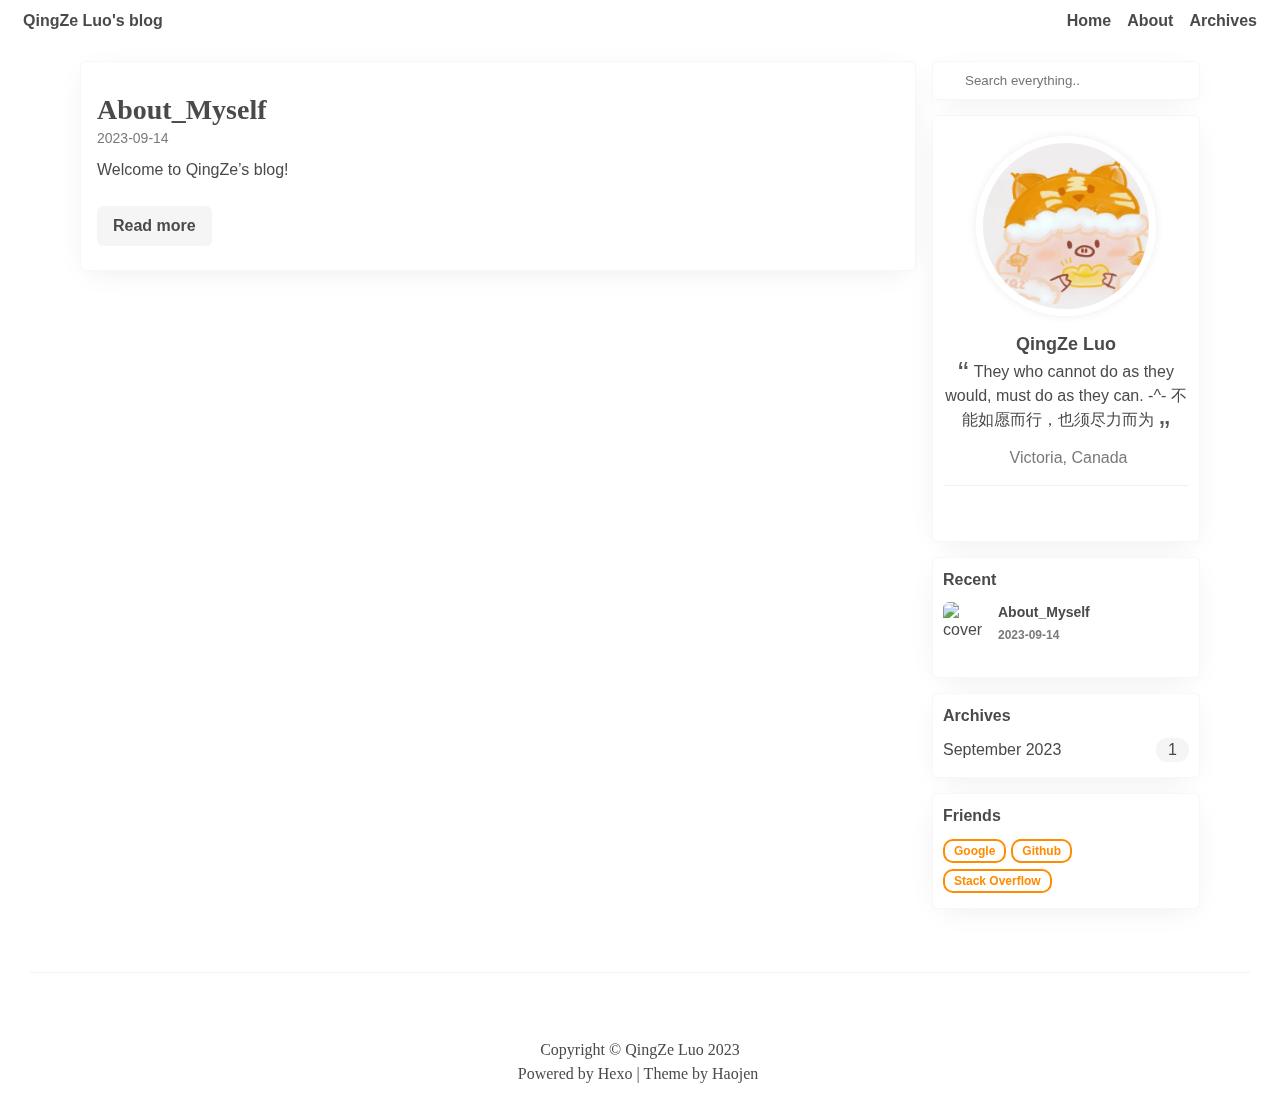
==== index.html @ ca7ff8c1 "Site updated: 2023-09-14 17:36:46" ====
<!DOCTYPE html><html class="appearance-auto" lang="en"><head><meta charset="UTF-8"><title>QingZe Luo's blog</title><meta name="description" content="They who cannot do as they would, must do as they can. -^- 不能如愿而行，也须尽力而为"><meta name="viewport" content="width=device-width, minimum-scale=1.0, maximum-scale=1.0, user-scalable=no, initial-scale=1"><!-- Google Analytics --><!-- End Google Analytics -->
<!-- Baidu Analytics --><!-- End Baidu Analytics --><link rel="icon" href="/images/favicon.ico"><link rel="stylesheet" href="/style/common/bulma.css"><link rel="stylesheet" href="/style/base.css"><link rel="stylesheet" href="/style/common/helper.css"><script src="/js/common.js"></script><link rel="stylesheet" href="/style/widget-post-list.css"><meta name="generator" content="Hexo 6.3.0"></head><body class="is-flex is-flex-direction-column"><header class="header-widget is-flex-shrink-0 is-hidden-mobile"><div class="container is-fullhd is-flex is-justify-content-space-between is-align-items-center is-full-height"><section class="is-hidden-mobile is-flex-shrink-0"><h2><a href="/">QingZe Luo's blog</a></h2></section><h3 class="is-hidden-mobile is-family-serif is-full-height is-flex is-align-items-center is-flex-shrink-0"></h3><aside class="is-flex-shrink-0"><h3 class="is-inline-block"><a href="/">Home</a></h3><h3 class="is-inline-block"><a href="/about">About</a></h3><h3 class="is-inline-block"><a href="/archives">Archives</a></h3></aside></div></header><header class="is-flex header-widget is-flex-shrink-0 is-align-items-center is-justify-content-center is-hidden-tablet"><h3 class="is-inline-block"><a href="/">Home</a></h3><h3 class="is-inline-block"><a href="/about">About</a></h3><h3 class="is-inline-block"><a href="/archives">Archives</a></h3></header><main><article class="post-container is-flex is-justify-content-center section container is-max-widescreen pt-4 px-2"><div class="columns is-variable is-1-tablet is-3-desktop-only is-2-widescreen is-full-width"><section class="column"><article class="post-item-card"><section class="content post-card-content p-4 pb-5"><h2 class="mt-4 mb-0 is-family-serif"><a href="/2023/09/14/About-Myself/">About_Myself</a></h2><time class="has-text-grey" datetime="2023-09-15T00:22:14.000Z">2023-09-14</time><p class="is-flex-grow-2 mt-2">Welcome to QingZe’s blog!
</p><a class="button is-default mt-2 has-text-weight-semibold" href="/2023/09/14/About-Myself/">Read more</a></section></article></section><aside class="column is-hidden-mobile is-4-tablet is-3-widescreen"><style>.search-widget .search-input {
    border: none;
    outline: none;
    background: transparent;
    color: var(--second-text-color);
}
.search-widget .search-content {
    position: absolute;
    left: 0;
    top: calc(100% - 3px);
    z-index: 2;

    width: 100%;
    height: 0;
    max-height: 550px;

    overflow: auto;
    box-sizing: border-box;

    background: var(--top-bar-bg-color);
    backdrop-filter: blur(var(--backdropFilter));
    -webkit-backdrop-filter: blur(var(--backdropFilter));

    border-bottom-left-radius: var(--borderRadius);
    border-bottom-right-radius: var(--borderRadius);
    box-shadow: 0 12px 15px rgba(0, 0, 0, 0.08);
}

.search-widget .search-content a:hover h5 {
    color: #3273dc!important;
}
</style><main class="aside-card-container search-widget is-relative"><label for="searchInput"><div class="is-flex px-4" id="searchButton"><i class="iconfont icon--search1 mr-1"></i><input class="search-input is-flex-grow-1" id="searchInput" placeholder="Search everything.."></div></label><section class="search-content content" id="searchContent"></section></main><script>var searchDatabase = []
var searchInputEl = document.getElementById('searchInput')
var searchButtonEl = document.getElementById('searchButton')
var searchResultEl = document.getElementById('searchContent')

searchInputEl.oninput = function (evt) {
    var searchValue = evt.srcElement.value
    var haveSearchValue = Boolean(searchValue.trim())
    if (!haveSearchValue) {
        searchResultEl.style.height = 0
        searchResultEl.innerHTML = null
        return
    }

    var searchResults = searching(searchValue)

    if (searchResults.length > 0) {
        renderSearchResults(searchResults)
    }
}

function renderSearchResults(results) {
    searchResultEl.innerHTML = null
    var fragment = document.createDocumentFragment()

    results.forEach(function (item) {
        var link = document.createElement('a')
        var title = document.createElement('h5')
        var content = document.createElement('p')

        title.className = 'mb-1'
        title.innerText = item.title
        content.innerText = item.content

        link.href = item.link
        link.appendChild(title)
        link.appendChild(content)
        link.className = 'p-4 is-block'

        fragment.appendChild(link)
    })

    searchResultEl.appendChild(fragment)
    searchResultEl.style.height = 'auto'
}

function searching(inputText) {
    var inputTexts = inputText.split(' ')
    var searchResults = []
    inputTexts.forEach(function (searchKey) {
        var haveSearchValue = Boolean(searchKey.trim())
        if (!haveSearchValue) return

        var key = searchKey.toLowerCase()

        for (var entry of searchDatabase) {
            var title = entry.getElementsByTagName('title')[0].textContent
            var link = entry.getElementsByTagName('link')[0].getAttribute('href')
            var contentWithTags = entry.getElementsByTagName('content')[0].textContent
            var rawContent = contentWithTags.trim().replace(/<[^>]+>/g, '').toLowerCase()

            var LENGTH = 80
            var finalContent = ''
            var contentLength = rawContent.length
            var searchResultIdx = rawContent.indexOf(key)

            var startIdx = searchResultIdx - 20,
                endIdx = startIdx + LENGTH

            if (startIdx < 0) {
                startIdx = 0
                endIdx = 100
            }

            endIdx > contentLength && (endIdx = contentLength)

            finalContent = rawContent.substring(startIdx, endIdx)

            if (title.indexOf(key) > -1 || searchResultIdx > -1) {
                searchResults.push({
                    link: link,
                    title: title,
                    content: finalContent
                })
            }
        }
    })
    return searchResults
}

searchButtonEl.onclick = function () {
    if (searchDatabase.length > 0) return;

    fetch(window.location.href + '/search.xml').then(res => res.text()).then(res => {
        var domparser = new DOMParser
        var doc = domparser.parseFromString(res, 'application/xml')
        searchDatabase = doc.getElementsByTagName('search')[0].children
    })
}</script><main class="aside-card-container profile-widget"><!-- todo: 使用取色工具动态阴影--><section class="is-flex is-flex-direction-column is-justify-content-center is-align-items-center"><section class="is-flex is-justify-content-center avatar is-clipped skeleton"><!-- debug images "https://api.ixiaowai.cn/gqapi/gqapi.php"--><img class="js-img-fadeIn" src="/images/Profile.ico" alt="user avatar"></section><h3 class="user-name">QingZe Luo</h3><blockquote class="has-text-centered is-relative"><span style="margin-bottom: 5px;">They who cannot do as they would, must do as they can. -^- 不能如愿而行，也须尽力而为</span></blockquote><address class="has-text-centered has-text-grey"><i class="iconfont icon-location" style="margin-right: 5px;"></i><span class="has-text-grey">Victoria, Canada</span></address></section><section class="sns-container is-flex is-justify-content-center is-align-items-center"><!-- Github--><a title="github" target="_blank" rel="noopener nofollow" href="//github.com/qzkasoma-luo"><i class="iconfont icon-github"></i></a><!-- Ins--><a title="instagram" target="_blank" rel="noopener nofollow" href="//www.instagram.com/luo.qingze"><i class="iconfont icon-ins"></i></a><!-- RSS--><!-- 知乎--><!-- 领英--><a title="linkedin" target="_blank" rel="noopener nofollow" href="//www.linkedin.com/in/qingze/"><i class="iconfont icon-linkedin"></i></a><!-- 脸书--></section></main><main class="aside-card-container recent-widget"><h3>Recent</h3><ul><li class="is-flex"><!-- change to element replace image placeholder--><img class="js-img-fadeIn" src="https://ui-avatars.com/api/?background=f5f5f5&amp;name=Ab" alt="cover"><!--else--><!--    div.post-img-placeholder--><section class="is-flex-grow-2"><p class="has-text-weight-semibold" style="line-height: 20px; font-size: 14px"><a href="/2023/09/14/About-Myself/">About_Myself</a></p><time class="has-text-weight-semibold has-text-grey" datetime="2023-09-15T00:22:14.000Z">2023-09-14</time></section></li></ul></main><main class="aside-card-container archives-widget"><h3>Archives</h3><section><ul class="archive-list"><li class="archive-list-item"><a class="archive-list-link" href="/archives/2023/09/">September 2023</a><span class="archive-list-count">1</span></li></ul></section></main><main class="aside-card-container friend-widget"><h3>Friends</h3><section><a target="_blank" rel="noopener" href="https://www.google.com/"><span class="tag post-item-tag" style="margin-bottom: 5px;">Google</span></a><a target="_blank" rel="noopener" href="https://www.github.com/"><span class="tag post-item-tag" style="margin-bottom: 5px;">Github</span></a><a target="_blank" rel="noopener" href="https://stackoverflow.com"><span class="tag post-item-tag" style="margin-bottom: 5px;">Stack Overflow</span></a></section></main></aside></div></article><script>$claudia.fadeInImage(null, $claudia.blurBackdropImg)

window.addEventListener('resize', $claudia.throttle(function () {
    var images = document.querySelectorAll('.js-img-fadeIn')

    images.forEach($claudia.blurBackdropImg)
}, 150))</script></main><footer class="is-flex is-flex-direction-column is-align-items-center is-flex-shrink-0 is-family-serif"><section class="sns-container"><!-- Github--><a title="github" target="_blank" rel="noopener nofollow" href="//github.com/qzkasoma-luo"><i class="iconfont icon-github"></i></a><!-- Ins--><a title="instagram" target="_blank" rel="noopener nofollow" href="//www.instagram.com/luo.qingze"><i class="iconfont icon-ins"></i></a><!-- RSS--><!-- 知乎--><!-- 领英--><a title="linkedin" target="_blank" rel="noopener nofollow" href="//www.linkedin.com/in/qingze/"><i class="iconfont icon-linkedin"></i></a><!-- 脸书--></section><p><span>Copyright ©</span><span> QingZe Luo 2023</span></p><div class="is-flex is-justify-content-center is-flex-wrap-wrap"><p>Powered by Hexo &verbar;&nbsp;</p><p class="is-flex is-justify-content-center"><a title="Hexo theme author" target="_blank" rel="noopener" href="//github.com/haojen">Theme by Haojen&nbsp;</a></p><div style="margin-top: 2px"><a class="github-button" title="github-button" target="_blank" rel="noopener" href="https://github.com/haojen/hexo-theme-Claudia" data-color-scheme="no-preference: light; light: light; dark: dark;" data-show-count="true"></a></div></div><div><span></span></div></footer><script async defer src="https://buttons.github.io/buttons.js"></script><script>$claudia.fadeInImage(null, $claudia.blurBackdropImg)

window.addEventListener('resize', $claudia.throttle(function () {
    var images = document.querySelectorAll('.js-img-fadeIn')

    images.forEach($claudia.blurBackdropImg)
}, 150))</script></body></html>
---- style/base.css ----
@import url("//at.alicdn.com/t/font_2266068_otkvzqnxk0g.css");
:root.appearance-light {
  --primary-bg-color: #fff;
  --second-bg-color: #fff;
  --third-bg-color: #f5f5f5;
  --primary-text-color: #4a4a4a;
  --second-text-color: #4a4a4a;
  --top-bar-bg-color: rgba(255, 255, 255, 0.8);
  --border-line-color-2: rgba(0, 0, 0, 0.03);
  --border-line-color: rgba(0, 0, 0, 0.05);
  --blockquote-border-color: #dbdbdb;
  --table-border-color: #dbdbdb;
  --pre-code-bg-color: #f5f5f573;
  --skeleton-bg-color: #f5f5f5;
  --skeleton-flash-color: 0.5;
  --avatar-border-color: #fff;
}

:root.appearance-dark {
  --primary-bg-color: #181818;
  --second-bg-color: #212121;
  --third-bg-color: #ffffff14;
  --primary-text-color: #fff;
  --second-text-color: #aaa;
  --border-line-color: rgba(255, 255, 255, 0.05);
  --border-line-color-2: rgba(255, 255, 255, 0.02);
  --top-bar-bg-color: rgba(24, 24, 24, 0.8);
  --blockquote-border-color: #aaa;
  --table-border-color: #aaa;
  --pre-code-bg-color: #ffffff03;
  --skeleton-bg-color: #2b2b2b;
  --skeleton-flash-color: 0.05;
  --avatar-border-color: rgba(255, 255, 255, 0.05);
}

:root.appearance-auto {
  --primary-bg-color: #fff;
  --second-bg-color: #fff;
  --third-bg-color: #f5f5f5;
  --primary-text-color: #4a4a4a;
  --second-text-color: #4a4a4a;
  --top-bar-bg-color: rgba(255, 255, 255, 0.8);
  --border-line-color-2: rgba(0, 0, 0, 0.03);
  --border-line-color: rgba(0, 0, 0, 0.05);
  --blockquote-border-color: #dbdbdb;
  --table-border-color: #dbdbdb;
  --pre-code-bg-color: #f5f5f573;
  --skeleton-bg-color: #f5f5f5;
  --skeleton-flash-color: 0.5;
  --avatar-border-color: #fff;
}
@media (prefers-color-scheme: dark) {
  :root.appearance-auto {
    --primary-bg-color: #181818;
    --second-bg-color: #212121;
    --third-bg-color: #ffffff14;
    --primary-text-color: #fff;
    --second-text-color: #aaa;
    --border-line-color: rgba(255, 255, 255, 0.05);
    --border-line-color-2: rgba(255, 255, 255, 0.02);
    --top-bar-bg-color: rgba(24, 24, 24, 0.8);
    --blockquote-border-color: #aaa;
    --table-border-color: #aaa;
    --pre-code-bg-color: #ffffff03;
    --skeleton-bg-color: #2b2b2b;
    --skeleton-flash-color: 0.05;
    --avatar-border-color: rgba(255, 255, 255, 0.05);
  }
}

:root {
  --backdropFilter: 20px;
  --borderRadius: 6px;
  --activeColor: #3273dc;
  --boxShadow: 0 6px 30px -10px rgba(0, 0, 0, .1);
}
:root.appearance-dark, :root.appearance-auto, :root.appearance-light {
  background: var(--primary-bg-color);
}
:root.appearance-dark h1, :root.appearance-dark h2, :root.appearance-dark h3, :root.appearance-dark h4, :root.appearance-dark h5, :root.appearance-dark h6, :root.appearance-auto h1, :root.appearance-auto h2, :root.appearance-auto h3, :root.appearance-auto h4, :root.appearance-auto h5, :root.appearance-auto h6, :root.appearance-light h1, :root.appearance-light h2, :root.appearance-light h3, :root.appearance-light h4, :root.appearance-light h5, :root.appearance-light h6 {
  color: var(--primary-text-color) !important;
}
:root.appearance-dark hr, :root.appearance-auto hr, :root.appearance-light hr {
  background: var(--third-bg-color);
}
:root.appearance-dark p, :root.appearance-dark strong, :root.appearance-dark dl, :root.appearance-dark ul, :root.appearance-dark ol, :root.appearance-dark cite, :root.appearance-auto p, :root.appearance-auto strong, :root.appearance-auto dl, :root.appearance-auto ul, :root.appearance-auto ol, :root.appearance-auto cite, :root.appearance-light p, :root.appearance-light strong, :root.appearance-light dl, :root.appearance-light ul, :root.appearance-light ol, :root.appearance-light cite {
  color: var(--second-text-color);
}
:root.appearance-dark .post-container span, :root.appearance-dark .about-page span, :root.appearance-auto .post-container span, :root.appearance-auto .about-page span, :root.appearance-light .post-container span, :root.appearance-light .about-page span {
  color: var(--second-text-color);
}
:root.appearance-dark .content blockquote, :root.appearance-auto .content blockquote, :root.appearance-light .content blockquote {
  background: var(--third-bg-color);
  border-color: var(--blockquote-border-color);
}
:root.appearance-dark .content table th, :root.appearance-dark .content table tr, :root.appearance-dark .content table td, :root.appearance-auto .content table th, :root.appearance-auto .content table tr, :root.appearance-auto .content table td, :root.appearance-light .content table th, :root.appearance-light .content table tr, :root.appearance-light .content table td {
  border-color: var(--table-border-color);
  color: var(--second-text-color) !important;
}

:root body {
  margin: 0;
  height: 100vh;
  padding-top: 45px;
}
:root body a {
  color: inherit;
}
:root body a:hover, :root body a:hover .iconfont {
  text-decoration: none;
  color: #3273dc !important;
}
:root body .tag.post-item-tag {
  margin-right: 5px;
  font-weight: bold;
  color: darkorange;
  font-style: normal;
  border-radius: 10px;
  background: transparent;
  border: 2px solid darkorange;
}
:root body .button.is-default {
  height: 40px;
  border: none;
  border-radius: 6px;
  color: var(--second-text-color);
  background: var(--third-bg-color);
}
:root body > main {
  flex-grow: 2;
  flex-basis: 0;
}
:root body > footer {
  margin: 0 30px;
  padding: 20px 0;
  border-top: 1px solid rgba(0, 0, 0, 0.05);
}
:root body > footer .sns-container .iconfont {
  margin: 0 5px;
  font-size: 30px;
}

.header-widget {
  position: fixed;
  top: 0;
  left: 0;
  z-index: 100;
  overflow: hidden;
  width: 100vw;
  height: 42px;
  padding: 0 15px;
  backdrop-filter: saturate(180%) blur(20px);
  -webkit-backdrop-filter: saturate(180%) blur(20px);
  background: var(--top-bar-bg-color);
}
.header-widget a {
  margin: 0 8px;
  font-weight: bold;
  color: var(--primary-text-color);
}
.header-widget h3 {
  font-weight: bold;
}
---- style/common/helper.css ----
.debug {
  border: 1px solid red;
}

.is-family-serif {
  font-family: serif;
}

.is-full-width {
  width: 100%;
}

.is-full-height {
  height: 100%;
}

.js-img-fadeIn {
  opacity: 0;
  will-change: opacity;
}

.skeleton {
  position: relative;
  overflow: hidden;
}
.skeleton::before {
  will-change: transform;
  position: absolute;
  top: 0;
  width: 100%;
  height: 100%;
  content: "";
  z-index: 100;
  animation: skeleton-ani 1s ease infinite;
  background: linear-gradient(120deg, hsla(0, 0%, 100%, 0) 30%, hsla(0, 0%, 100%, var(--skeleton-flash-color)) 50%, hsla(0, 0%, 100%, 0) 70%);
}
.skeleton::after {
  content: "";
  position: absolute;
  left: 0;
  top: 0;
  z-index: 10;
  width: 100%;
  height: 100%;
  background: var(--skeleton-bg-color);
}
@keyframes skeleton-ani {
  0% {
    transform: translateX(-100%);
  }
  to {
    transform: translateX(100%);
  }
}
---- style/widget-post-list.css ----
@charset "UTF-8";
.post-container .post-item-card {
  margin-bottom: 15px;
  overflow: hidden;
  box-shadow: 0 6px 30px -10px rgba(0, 0, 0, 0.1);
  border-radius: 6px;
  background: var(--second-bg-color);
  border: 1px solid var(--border-line-color-2);
}
.post-container .post-item-card > header {
  overflow: hidden;
  z-index: 1;
  border-top-left-radius: 6px;
  border-top-right-radius: 6px;
}
.post-container .post-item-card > header .post-cover-backdrop {
  position: absolute;
  z-index: 1;
  width: 100%;
}
.post-container .post-item-card > header .post-cover-backdrop img {
  width: 100%;
  height: 360px;
  object-fit: cover;
  transform: scale(1.2);
  filter: blur(20px);
}
.post-container .post-item-card > header .post-cover-link {
  position: relative;
  z-index: 2;
  width: 100%;
  font-size: 0;
}
.post-container .post-item-card > header .post-cover-img {
  max-height: 360px;
  box-shadow: 0 0 15px rgba(0, 0, 0, 0.1);
  will-change: transform;
  transition: transform 500ms;
}
.post-container .post-item-card > header:hover .post-cover-img {
  transform: scale(1.04);
}
.post-container .post-item-card .post-card-content {
  word-break: break-word;
}
.post-container .post-item-card .post-card-content time {
  font-size: 14px;
}
.post-container .aside-card-container {
  padding: 10px;
  margin-bottom: 15px;
  box-shadow: 0 6px 30px -10px rgba(0, 0, 0, 0.1);
  border-radius: 6px;
  background: var(--second-bg-color);
  border: 1px solid var(--border-line-color-2);
}
.post-container .categories-widget h3,
.post-container .archives-widget h3,
.post-container .recent-widget h3,
.post-container .friend-widget h3,
.post-container .tag-widget h3 {
  font-weight: bold;
  margin-bottom: 10px;
}
.post-container .categories-widget .category-list .category-list-item,
.post-container .categories-widget .archive-list .archive-list-item,
.post-container .archives-widget .category-list .category-list-item,
.post-container .archives-widget .archive-list .archive-list-item,
.post-container .recent-widget .category-list .category-list-item,
.post-container .recent-widget .archive-list .archive-list-item,
.post-container .friend-widget .category-list .category-list-item,
.post-container .friend-widget .archive-list .archive-list-item,
.post-container .tag-widget .category-list .category-list-item,
.post-container .tag-widget .archive-list .archive-list-item {
  display: flex;
  align-items: center;
  justify-content: space-between;
  margin-bottom: 5px;
  color: var(--second-text-color);
}
.post-container .categories-widget .category-list .category-list-item .category-list-count,
.post-container .categories-widget .category-list .category-list-item .archive-list-count,
.post-container .categories-widget .archive-list .archive-list-item .category-list-count,
.post-container .categories-widget .archive-list .archive-list-item .archive-list-count,
.post-container .archives-widget .category-list .category-list-item .category-list-count,
.post-container .archives-widget .category-list .category-list-item .archive-list-count,
.post-container .archives-widget .archive-list .archive-list-item .category-list-count,
.post-container .archives-widget .archive-list .archive-list-item .archive-list-count,
.post-container .recent-widget .category-list .category-list-item .category-list-count,
.post-container .recent-widget .category-list .category-list-item .archive-list-count,
.post-container .recent-widget .archive-list .archive-list-item .category-list-count,
.post-container .recent-widget .archive-list .archive-list-item .archive-list-count,
.post-container .friend-widget .category-list .category-list-item .category-list-count,
.post-container .friend-widget .category-list .category-list-item .archive-list-count,
.post-container .friend-widget .archive-list .archive-list-item .category-list-count,
.post-container .friend-widget .archive-list .archive-list-item .archive-list-count,
.post-container .tag-widget .category-list .category-list-item .category-list-count,
.post-container .tag-widget .category-list .category-list-item .archive-list-count,
.post-container .tag-widget .archive-list .archive-list-item .category-list-count,
.post-container .tag-widget .archive-list .archive-list-item .archive-list-count {
  padding: 0 12px;
  border-radius: 11px;
  background: var(--third-bg-color);
}
.post-container .profile-widget {
  min-height: 300px;
  padding-bottom: 0;
}
.post-container .profile-widget img {
  object-fit: cover;
}
.post-container .profile-widget .avatar {
  position: relative;
  width: 180px;
  height: 180px;
  margin-top: 10px;
  z-index: 1;
  border-radius: 50%;
  box-shadow: 0 0 10px rgba(0, 0, 0, 0.08);
  border: 7px solid var(--avatar-border-color);
}
.post-container .profile-widget .avatar-placeholder:after {
  content: "\e62a";
  font-size: 80px;
  font-family: iconfont;
  position: absolute;
  top: 50%;
  left: 50%;
  z-index: 1;
  transform: translate(-50%, -50%);
}
.post-container .profile-widget .user-name {
  font-size: 18px;
  font-weight: bold;
  margin: 15px 0 2px;
}
.post-container .profile-widget blockquote:before {
  content: "“";
  margin-right: 5px;
  vertical-align: middle;
}
.post-container .profile-widget blockquote:after {
  content: "”";
  margin-left: 5px;
  vertical-align: bottom;
}
.post-container .profile-widget blockquote:before,
.post-container .profile-widget blockquote:after {
  line-height: 0;
  font-size: 32px;
  color: #585858;
  font-family: sans-serif;
}
.post-container .profile-widget address {
  margin-top: 14px;
  font-style: normal;
}
.post-container .profile-widget .sns-container {
  overflow: auto;
  padding: 5px 0;
  margin-top: 15px;
  border-top: 1px solid var(--border-line-color);
}
.post-container .profile-widget .sns-container i {
  margin: 0 8px;
  font-size: 30px;
}
.post-container .recent-widget ul li {
  margin-bottom: 15px;
}
.post-container .recent-widget ul li:last-child section {
  border-bottom: none;
}
.post-container .recent-widget img, .post-container .recent-widget .post-img-placeholder {
  width: 50px;
  height: 50px;
  margin-right: 5px;
  object-fit: cover;
  border-radius: 6px;
}
.post-container .recent-widget section {
  border-bottom: 1px solid var(--border-line-color);
}
.post-container .recent-widget section h4 {
  font-size: 14px;
  line-height: 20px;
  font-weight: bold;
}
.post-container .recent-widget section time {
  font-size: 12px;
}
.post-container .archives-widget > section {
  overflow: auto;
  max-height: 45vh;
}
.post-container .archives-widget.is-in-archive-page > section {
  max-height: 80vh;
}
.post-container .tag-widget > section {
  overflow: auto;
  max-height: 30vh;
}
.post-container .tag-widget.is-in-tag-page > section {
  max-height: 80vh;
}
.post-container .category-page > section {
  overflow: auto;
  max-height: 40vh;
}
.post-container .category-page.categories-widget > section {
  max-height: 80vh;
}
.post-container .paginator .page-number,
.post-container .paginator .extend {
  padding: 2px 15px;
  margin: 0 5px 10px;
  border-radius: 6px;
  color: var(--second-text-color);
  background: var(--third-bg-color);
}
.post-container .paginator .page-number.current,
.post-container .paginator .extend.current {
  color: #fff !important;
  background: #3273dc;
}
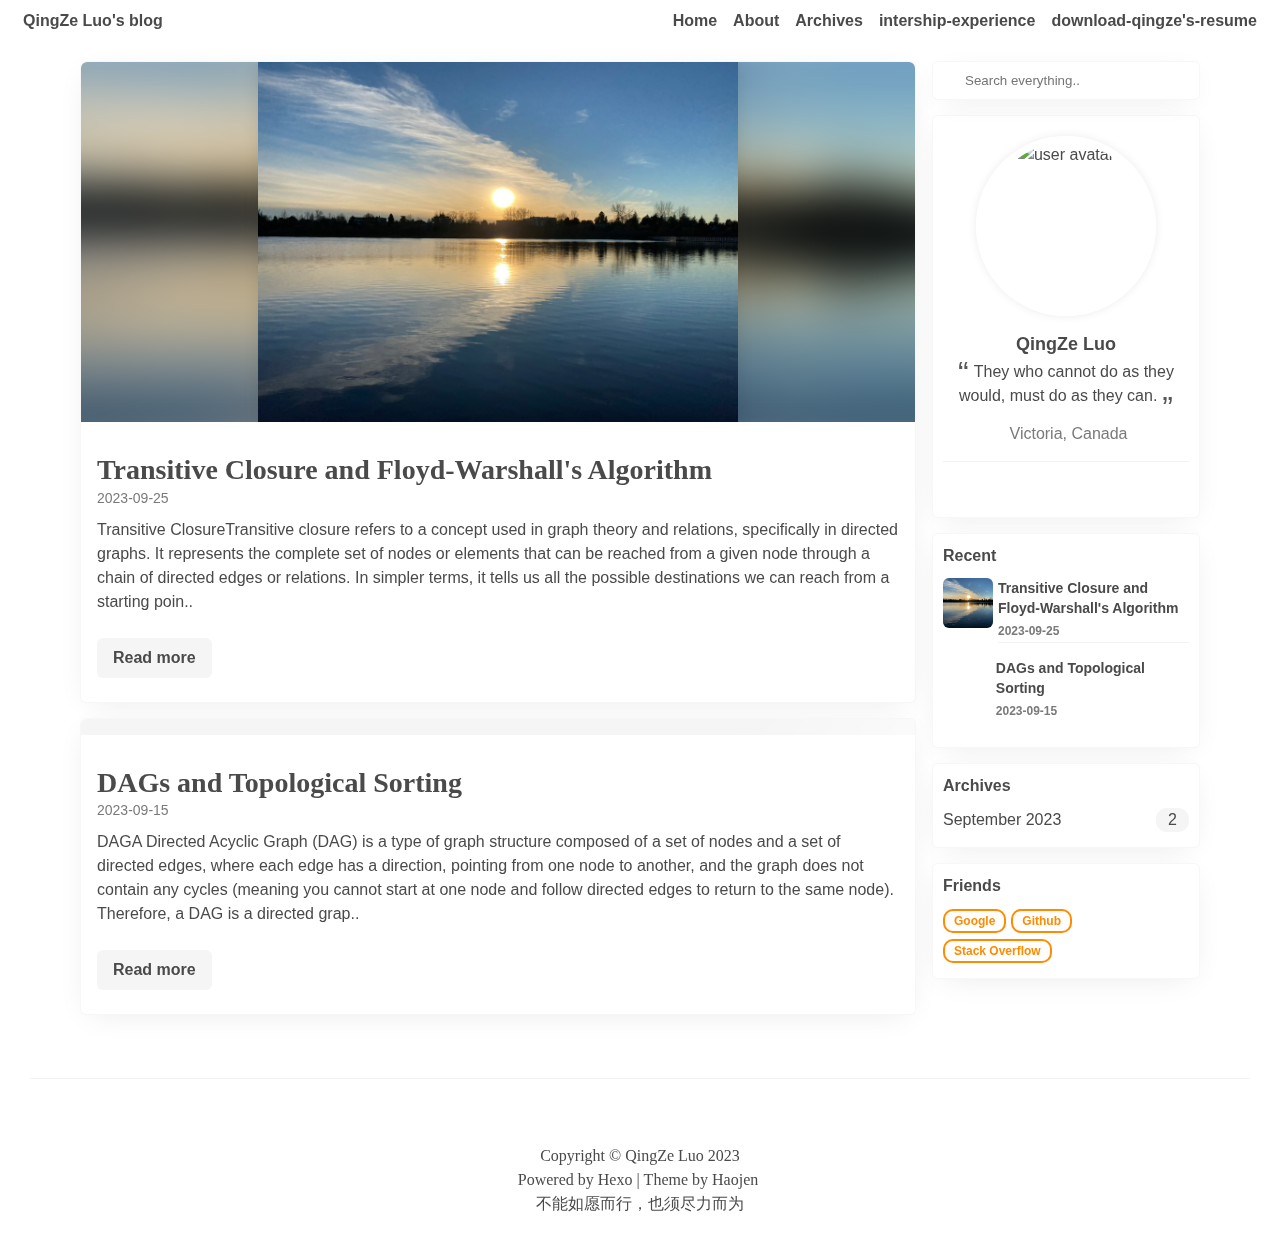
==== commit 1df091e4: "Site updated: 2023-09-25 17:00:31" ====
--- a/index.html
+++ b/index.html
@@ -1,6 +1,10 @@
-<!DOCTYPE html><html class="appearance-auto" lang="en"><head><meta charset="UTF-8"><title>QingZe Luo's blog</title><meta name="description" content="They who cannot do as they would, must do as they can. -^- 不能如愿而行，也须尽力而为"><meta name="viewport" content="width=device-width, minimum-scale=1.0, maximum-scale=1.0, user-scalable=no, initial-scale=1"><!-- Google Analytics --><!-- End Google Analytics -->
-<!-- Baidu Analytics --><!-- End Baidu Analytics --><link rel="icon" href="/images/favicon.ico"><link rel="stylesheet" href="/style/common/bulma.css"><link rel="stylesheet" href="/style/base.css"><link rel="stylesheet" href="/style/common/helper.css"><script src="/js/common.js"></script><link rel="stylesheet" href="/style/widget-post-list.css"><meta name="generator" content="Hexo 6.3.0"></head><body class="is-flex is-flex-direction-column"><header class="header-widget is-flex-shrink-0 is-hidden-mobile"><div class="container is-fullhd is-flex is-justify-content-space-between is-align-items-center is-full-height"><section class="is-hidden-mobile is-flex-shrink-0"><h2><a href="/">QingZe Luo's blog</a></h2></section><h3 class="is-hidden-mobile is-family-serif is-full-height is-flex is-align-items-center is-flex-shrink-0"></h3><aside class="is-flex-shrink-0"><h3 class="is-inline-block"><a href="/">Home</a></h3><h3 class="is-inline-block"><a href="/about">About</a></h3><h3 class="is-inline-block"><a href="/archives">Archives</a></h3></aside></div></header><header class="is-flex header-widget is-flex-shrink-0 is-align-items-center is-justify-content-center is-hidden-tablet"><h3 class="is-inline-block"><a href="/">Home</a></h3><h3 class="is-inline-block"><a href="/about">About</a></h3><h3 class="is-inline-block"><a href="/archives">Archives</a></h3></header><main><article class="post-container is-flex is-justify-content-center section container is-max-widescreen pt-4 px-2"><div class="columns is-variable is-1-tablet is-3-desktop-only is-2-widescreen is-full-width"><section class="column"><article class="post-item-card"><section class="content post-card-content p-4 pb-5"><h2 class="mt-4 mb-0 is-family-serif"><a href="/2023/09/14/About-Myself/">About_Myself</a></h2><time class="has-text-grey" datetime="2023-09-15T00:22:14.000Z">2023-09-14</time><p class="is-flex-grow-2 mt-2">Welcome to QingZe’s blog!
-</p><a class="button is-default mt-2 has-text-weight-semibold" href="/2023/09/14/About-Myself/">Read more</a></section></article></section><aside class="column is-hidden-mobile is-4-tablet is-3-widescreen"><style>.search-widget .search-input {
+<!DOCTYPE html><html class="appearance-auto" lang="en"><head><meta charset="UTF-8"><title>QingZe Luo's blog</title><meta name="description" content="They who cannot do as they would, must do as they can."><meta name="viewport" content="width=device-width, minimum-scale=1.0, maximum-scale=1.0, user-scalable=no, initial-scale=1"><!-- Google Analytics --><!-- End Google Analytics -->
+<!-- Baidu Analytics --><!-- End Baidu Analytics --><link rel="icon" href="/images/favicon.ico"><link rel="stylesheet" href="/style/common/bulma.css"><link rel="stylesheet" href="/style/base.css"><link rel="stylesheet" href="/style/common/helper.css"><script src="/js/common.js"></script><link rel="stylesheet" href="/style/widget-post-list.css"><meta name="generator" content="Hexo 6.3.0">
+<style>.github-emoji { position: relative; display: inline-block; width: 1.2em; min-height: 1.2em; overflow: hidden; vertical-align: top; color: transparent; }  .github-emoji > span { position: relative; z-index: 10; }  .github-emoji img, .github-emoji .fancybox { margin: 0 !important; padding: 0 !important; border: none !important; outline: none !important; text-decoration: none !important; user-select: none !important; cursor: auto !important; }  .github-emoji img { height: 1.2em !important; width: 1.2em !important; position: absolute !important; left: 50% !important; top: 50% !important; transform: translate(-50%, -50%) !important; user-select: none !important; cursor: auto !important; } .github-emoji-fallback { color: inherit; } .github-emoji-fallback img { opacity: 0 !important; }</style>
+<link rel="alternate" href="/atom.xml" title="QingZe's Space" type="application/atom+xml">
+</head><body class="is-flex is-flex-direction-column"><header class="header-widget is-flex-shrink-0 is-hidden-mobile"><div class="container is-fullhd is-flex is-justify-content-space-between is-align-items-center is-full-height"><section class="is-hidden-mobile is-flex-shrink-0"><h2><a href="/">QingZe Luo's blog</a></h2></section><h3 class="is-hidden-mobile is-family-serif is-full-height is-flex is-align-items-center is-flex-shrink-0"></h3><aside class="is-flex-shrink-0"><h3 class="is-inline-block"><a href="/">Home</a></h3><h3 class="is-inline-block"><a href="/about">About</a></h3><h3 class="is-inline-block"><a href="/archives">Archives</a></h3><h3 class="is-inline-block"><a href="/WkExperience">intership-experience</a></h3><h3 class="is-inline-block"><a href="/DQZR/Resume_2023.pdf">download-qingze's-resume</a></h3></aside></div></header><header class="is-flex header-widget is-flex-shrink-0 is-align-items-center is-justify-content-center is-hidden-tablet"><h3 class="is-inline-block"><a href="/">Home</a></h3><h3 class="is-inline-block"><a href="/about">About</a></h3><h3 class="is-inline-block"><a href="/archives">Archives</a></h3><h3 class="is-inline-block"><a href="/WkExperience">intership-experience</a></h3><h3 class="is-inline-block"><a href="/DQZR/Resume_2023.pdf">download-qingze's-resume</a></h3></header><main><article class="post-container is-flex is-justify-content-center section container is-max-widescreen pt-4 px-2"><div class="columns is-variable is-1-tablet is-3-desktop-only is-2-widescreen is-full-width"><section class="column"><article class="post-item-card"><header class="is-relative is-flex"><div class="post-cover-backdrop is-hidden"><img src="/images/Morning.jpeg" alt="loading.."></div><a class="post-cover-link has-text-centered skeleton" href="/2023/09/25/Transitive-Closure-and-Floyd-Warshall-s-Algorithm/"><img class="post-cover-img js-img-fadeIn" src="/images/Morning.jpeg" alt="loading.." data-backdrop="true"></a></header><section class="content post-card-content p-4 pb-5"><h2 class="mt-4 mb-0 is-family-serif"><a href="/2023/09/25/Transitive-Closure-and-Floyd-Warshall-s-Algorithm/">Transitive Closure and Floyd-Warshall's Algorithm</a></h2><time class="has-text-grey" datetime="2023-09-25T23:52:02.000Z">2023-09-25</time><p class="is-flex-grow-2 mt-2">
+Transitive ClosureTransitive closure refers to a concept used in graph theory and relations, specifically in directed graphs. It represents the complete set of nodes or elements that can be reached from a given node through a chain of directed edges or relations. In simpler terms, it tells us all the possible destinations we can reach from a starting poin..</p><a class="button is-default mt-2 has-text-weight-semibold" href="/2023/09/25/Transitive-Closure-and-Floyd-Warshall-s-Algorithm/">Read more</a></section></article><article class="post-item-card"><header class="is-relative is-flex"><div class="post-cover-backdrop is-hidden"><img src="/images/Victoria.jpeg" alt="loading.."></div><a class="post-cover-link has-text-centered skeleton" href="/2023/09/15/DAGs-and-Topological-Sorting/"><img class="post-cover-img js-img-fadeIn" src="/images/Victoria.jpeg" alt="loading.." data-backdrop="true"></a></header><section class="content post-card-content p-4 pb-5"><h2 class="mt-4 mb-0 is-family-serif"><a href="/2023/09/15/DAGs-and-Topological-Sorting/">DAGs and Topological Sorting</a></h2><time class="has-text-grey" datetime="2023-09-15T23:14:03.000Z">2023-09-15</time><p class="is-flex-grow-2 mt-2">
+DAGA Directed Acyclic Graph (DAG) is a type of graph structure composed of a set of nodes and a set of directed edges, where each edge has a direction, pointing from one node to another, and the graph does not contain any cycles (meaning you cannot start at one node and follow directed edges to return to the same node). Therefore, a DAG is a directed grap..</p><a class="button is-default mt-2 has-text-weight-semibold" href="/2023/09/15/DAGs-and-Topological-Sorting/">Read more</a></section></article></section><aside class="column is-hidden-mobile is-4-tablet is-3-widescreen"><style>.search-widget .search-input {
     border: none;
     outline: none;
     background: transparent;
@@ -129,13 +133,13 @@
         var doc = domparser.parseFromString(res, 'application/xml')
         searchDatabase = doc.getElementsByTagName('search')[0].children
     })
-}</script><main class="aside-card-container profile-widget"><!-- todo: 使用取色工具动态阴影--><section class="is-flex is-flex-direction-column is-justify-content-center is-align-items-center"><section class="is-flex is-justify-content-center avatar is-clipped skeleton"><!-- debug images "https://api.ixiaowai.cn/gqapi/gqapi.php"--><img class="js-img-fadeIn" src="/images/Profile.ico" alt="user avatar"></section><h3 class="user-name">QingZe Luo</h3><blockquote class="has-text-centered is-relative"><span style="margin-bottom: 5px;">They who cannot do as they would, must do as they can. -^- 不能如愿而行，也须尽力而为</span></blockquote><address class="has-text-centered has-text-grey"><i class="iconfont icon-location" style="margin-right: 5px;"></i><span class="has-text-grey">Victoria, Canada</span></address></section><section class="sns-container is-flex is-justify-content-center is-align-items-center"><!-- Github--><a title="github" target="_blank" rel="noopener nofollow" href="//github.com/qzkasoma-luo"><i class="iconfont icon-github"></i></a><!-- Ins--><a title="instagram" target="_blank" rel="noopener nofollow" href="//www.instagram.com/luo.qingze"><i class="iconfont icon-ins"></i></a><!-- RSS--><!-- 知乎--><!-- 领英--><a title="linkedin" target="_blank" rel="noopener nofollow" href="//www.linkedin.com/in/qingze/"><i class="iconfont icon-linkedin"></i></a><!-- 脸书--></section></main><main class="aside-card-container recent-widget"><h3>Recent</h3><ul><li class="is-flex"><!-- change to element replace image placeholder--><img class="js-img-fadeIn" src="https://ui-avatars.com/api/?background=f5f5f5&amp;name=Ab" alt="cover"><!--else--><!--    div.post-img-placeholder--><section class="is-flex-grow-2"><p class="has-text-weight-semibold" style="line-height: 20px; font-size: 14px"><a href="/2023/09/14/About-Myself/">About_Myself</a></p><time class="has-text-weight-semibold has-text-grey" datetime="2023-09-15T00:22:14.000Z">2023-09-14</time></section></li></ul></main><main class="aside-card-container archives-widget"><h3>Archives</h3><section><ul class="archive-list"><li class="archive-list-item"><a class="archive-list-link" href="/archives/2023/09/">September 2023</a><span class="archive-list-count">1</span></li></ul></section></main><main class="aside-card-container friend-widget"><h3>Friends</h3><section><a target="_blank" rel="noopener" href="https://www.google.com/"><span class="tag post-item-tag" style="margin-bottom: 5px;">Google</span></a><a target="_blank" rel="noopener" href="https://www.github.com/"><span class="tag post-item-tag" style="margin-bottom: 5px;">Github</span></a><a target="_blank" rel="noopener" href="https://stackoverflow.com"><span class="tag post-item-tag" style="margin-bottom: 5px;">Stack Overflow</span></a></section></main></aside></div></article><script>$claudia.fadeInImage(null, $claudia.blurBackdropImg)
+}</script><main class="aside-card-container profile-widget"><!-- todo: 使用取色工具动态阴影--><section class="is-flex is-flex-direction-column is-justify-content-center is-align-items-center"><section class="is-flex is-justify-content-center avatar is-clipped skeleton"><!-- debug images "https://api.ixiaowai.cn/gqapi/gqapi.php"--><img class="js-img-fadeIn" src="/images/favicon.ico" alt="user avatar"></section><h3 class="user-name">QingZe Luo</h3><blockquote class="has-text-centered is-relative"><span style="margin-bottom: 5px;">They who cannot do as they would, must do as they can.</span></blockquote><address class="has-text-centered has-text-grey"><i class="iconfont icon-location" style="margin-right: 5px;"></i><span class="has-text-grey">Victoria, Canada</span></address></section><section class="sns-container is-flex is-justify-content-center is-align-items-center"><!-- Github--><a title="github" target="_blank" rel="noopener nofollow" href="//github.com/qzkasoma-luo"><i class="iconfont icon-github"></i></a><!-- Ins--><a title="instagram" target="_blank" rel="noopener nofollow" href="//www.instagram.com/luo.qingze"><i class="iconfont icon-ins"></i></a><!-- RSS--><!-- 知乎--><!-- 领英--><a title="linkedin" target="_blank" rel="noopener nofollow" href="//www.linkedin.com/in/qingze/"><i class="iconfont icon-linkedin"></i></a><!-- 脸书--></section></main><main class="aside-card-container recent-widget"><h3>Recent</h3><ul><li class="is-flex"><!-- change to element replace image placeholder--><img class="js-img-fadeIn" src="/images/Morning.jpeg" alt="cover"><!--else--><!--    div.post-img-placeholder--><section class="is-flex-grow-2"><p class="has-text-weight-semibold" style="line-height: 20px; font-size: 14px"><a href="/2023/09/25/Transitive-Closure-and-Floyd-Warshall-s-Algorithm/">Transitive Closure and Floyd-Warshall's Algorithm</a></p><time class="has-text-weight-semibold has-text-grey" datetime="2023-09-25T23:52:02.000Z">2023-09-25</time></section></li><li class="is-flex"><!-- change to element replace image placeholder--><img class="js-img-fadeIn" src="/images/Victoria.jpeg" alt="cover"><!--else--><!--    div.post-img-placeholder--><section class="is-flex-grow-2"><p class="has-text-weight-semibold" style="line-height: 20px; font-size: 14px"><a href="/2023/09/15/DAGs-and-Topological-Sorting/">DAGs and Topological Sorting</a></p><time class="has-text-weight-semibold has-text-grey" datetime="2023-09-15T23:14:03.000Z">2023-09-15</time></section></li></ul></main><main class="aside-card-container archives-widget"><h3>Archives</h3><section><ul class="archive-list"><li class="archive-list-item"><a class="archive-list-link" href="/archives/2023/09/">September 2023</a><span class="archive-list-count">2</span></li></ul></section></main><main class="aside-card-container friend-widget"><h3>Friends</h3><section><a target="_blank" rel="noopener" href="https://www.google.com/"><span class="tag post-item-tag" style="margin-bottom: 5px;">Google</span></a><a target="_blank" rel="noopener" href="https://www.github.com/"><span class="tag post-item-tag" style="margin-bottom: 5px;">Github</span></a><a target="_blank" rel="noopener" href="https://stackoverflow.com"><span class="tag post-item-tag" style="margin-bottom: 5px;">Stack Overflow</span></a></section></main></aside></div></article><script>$claudia.fadeInImage(null, $claudia.blurBackdropImg)
 
 window.addEventListener('resize', $claudia.throttle(function () {
     var images = document.querySelectorAll('.js-img-fadeIn')
 
     images.forEach($claudia.blurBackdropImg)
-}, 150))</script></main><footer class="is-flex is-flex-direction-column is-align-items-center is-flex-shrink-0 is-family-serif"><section class="sns-container"><!-- Github--><a title="github" target="_blank" rel="noopener nofollow" href="//github.com/qzkasoma-luo"><i class="iconfont icon-github"></i></a><!-- Ins--><a title="instagram" target="_blank" rel="noopener nofollow" href="//www.instagram.com/luo.qingze"><i class="iconfont icon-ins"></i></a><!-- RSS--><!-- 知乎--><!-- 领英--><a title="linkedin" target="_blank" rel="noopener nofollow" href="//www.linkedin.com/in/qingze/"><i class="iconfont icon-linkedin"></i></a><!-- 脸书--></section><p><span>Copyright ©</span><span> QingZe Luo 2023</span></p><div class="is-flex is-justify-content-center is-flex-wrap-wrap"><p>Powered by Hexo &verbar;&nbsp;</p><p class="is-flex is-justify-content-center"><a title="Hexo theme author" target="_blank" rel="noopener" href="//github.com/haojen">Theme by Haojen&nbsp;</a></p><div style="margin-top: 2px"><a class="github-button" title="github-button" target="_blank" rel="noopener" href="https://github.com/haojen/hexo-theme-Claudia" data-color-scheme="no-preference: light; light: light; dark: dark;" data-show-count="true"></a></div></div><div><span></span></div></footer><script async defer src="https://buttons.github.io/buttons.js"></script><script>$claudia.fadeInImage(null, $claudia.blurBackdropImg)
+}, 150))</script></main><footer class="is-flex is-flex-direction-column is-align-items-center is-flex-shrink-0 is-family-serif"><section class="sns-container"><!-- Github--><a title="github" target="_blank" rel="noopener nofollow" href="//github.com/qzkasoma-luo"><i class="iconfont icon-github"></i></a><!-- Ins--><a title="instagram" target="_blank" rel="noopener nofollow" href="//www.instagram.com/luo.qingze"><i class="iconfont icon-ins"></i></a><!-- RSS--><!-- 知乎--><!-- 领英--><a title="linkedin" target="_blank" rel="noopener nofollow" href="//www.linkedin.com/in/qingze/"><i class="iconfont icon-linkedin"></i></a><!-- 脸书--></section><p><span>Copyright ©</span><span> QingZe Luo 2023</span></p><div class="is-flex is-justify-content-center is-flex-wrap-wrap"><p>Powered by Hexo &verbar;&nbsp;</p><p class="is-flex is-justify-content-center"><a title="Hexo theme author" target="_blank" rel="noopener" href="//github.com/haojen">Theme by Haojen&nbsp;</a></p><div style="margin-top: 2px"><a class="github-button" title="github-button" target="_blank" rel="noopener" href="https://github.com/haojen/hexo-theme-Claudia" data-color-scheme="no-preference: light; light: light; dark: dark;" data-show-count="true"></a></div></div><div><span>不能如愿而行，也须尽力而为</span></div></footer><script async defer src="https://buttons.github.io/buttons.js"></script><script>$claudia.fadeInImage(null, $claudia.blurBackdropImg)
 
 window.addEventListener('resize', $claudia.throttle(function () {
     var images = document.querySelectorAll('.js-img-fadeIn')
--- a/style/widget-post-list.css
+++ b/style/widget-post-list.css
@@ -171,7 +171,8 @@
 .post-container .recent-widget ul li:last-child section {
   border-bottom: none;
 }
-.post-container .recent-widget img, .post-container .recent-widget .post-img-placeholder {
+.post-container .recent-widget img,
+.post-container .recent-widget .post-img-placeholder {
   width: 50px;
   height: 50px;
   margin-right: 5px;
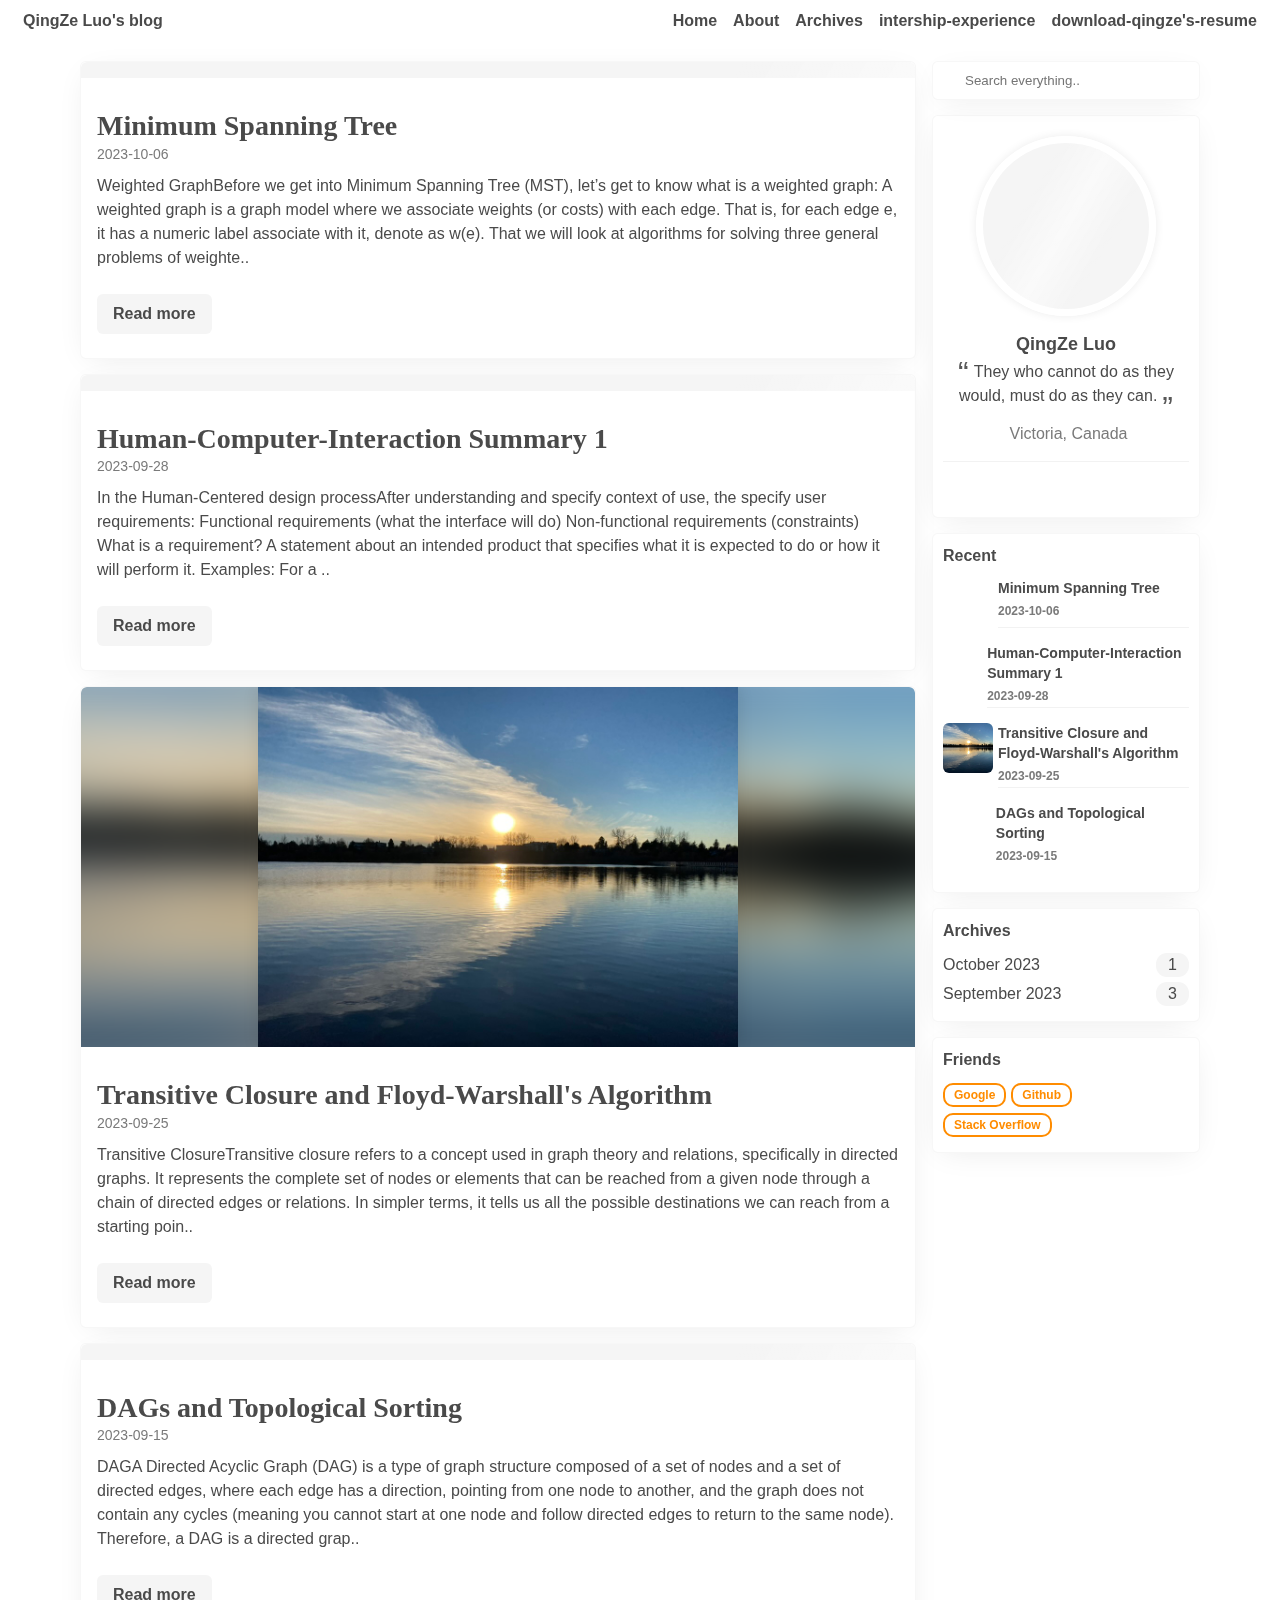
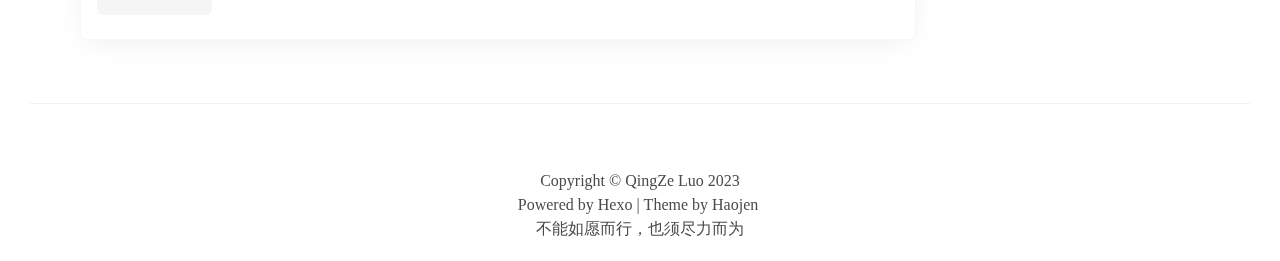
==== commit dce9f8c3: "Site updated: 2023-10-06 17:34:40" ====
--- a/index.html
+++ b/index.html
@@ -2,7 +2,20 @@
 <!-- Baidu Analytics --><!-- End Baidu Analytics --><link rel="icon" href="/images/favicon.ico"><link rel="stylesheet" href="/style/common/bulma.css"><link rel="stylesheet" href="/style/base.css"><link rel="stylesheet" href="/style/common/helper.css"><script src="/js/common.js"></script><link rel="stylesheet" href="/style/widget-post-list.css"><meta name="generator" content="Hexo 6.3.0">
 <style>.github-emoji { position: relative; display: inline-block; width: 1.2em; min-height: 1.2em; overflow: hidden; vertical-align: top; color: transparent; }  .github-emoji > span { position: relative; z-index: 10; }  .github-emoji img, .github-emoji .fancybox { margin: 0 !important; padding: 0 !important; border: none !important; outline: none !important; text-decoration: none !important; user-select: none !important; cursor: auto !important; }  .github-emoji img { height: 1.2em !important; width: 1.2em !important; position: absolute !important; left: 50% !important; top: 50% !important; transform: translate(-50%, -50%) !important; user-select: none !important; cursor: auto !important; } .github-emoji-fallback { color: inherit; } .github-emoji-fallback img { opacity: 0 !important; }</style>
 <link rel="alternate" href="/atom.xml" title="QingZe's Space" type="application/atom+xml">
-</head><body class="is-flex is-flex-direction-column"><header class="header-widget is-flex-shrink-0 is-hidden-mobile"><div class="container is-fullhd is-flex is-justify-content-space-between is-align-items-center is-full-height"><section class="is-hidden-mobile is-flex-shrink-0"><h2><a href="/">QingZe Luo's blog</a></h2></section><h3 class="is-hidden-mobile is-family-serif is-full-height is-flex is-align-items-center is-flex-shrink-0"></h3><aside class="is-flex-shrink-0"><h3 class="is-inline-block"><a href="/">Home</a></h3><h3 class="is-inline-block"><a href="/about">About</a></h3><h3 class="is-inline-block"><a href="/archives">Archives</a></h3><h3 class="is-inline-block"><a href="/WkExperience">intership-experience</a></h3><h3 class="is-inline-block"><a href="/DQZR/Resume_2023.pdf">download-qingze's-resume</a></h3></aside></div></header><header class="is-flex header-widget is-flex-shrink-0 is-align-items-center is-justify-content-center is-hidden-tablet"><h3 class="is-inline-block"><a href="/">Home</a></h3><h3 class="is-inline-block"><a href="/about">About</a></h3><h3 class="is-inline-block"><a href="/archives">Archives</a></h3><h3 class="is-inline-block"><a href="/WkExperience">intership-experience</a></h3><h3 class="is-inline-block"><a href="/DQZR/Resume_2023.pdf">download-qingze's-resume</a></h3></header><main><article class="post-container is-flex is-justify-content-center section container is-max-widescreen pt-4 px-2"><div class="columns is-variable is-1-tablet is-3-desktop-only is-2-widescreen is-full-width"><section class="column"><article class="post-item-card"><header class="is-relative is-flex"><div class="post-cover-backdrop is-hidden"><img src="/images/Morning.jpeg" alt="loading.."></div><a class="post-cover-link has-text-centered skeleton" href="/2023/09/25/Transitive-Closure-and-Floyd-Warshall-s-Algorithm/"><img class="post-cover-img js-img-fadeIn" src="/images/Morning.jpeg" alt="loading.." data-backdrop="true"></a></header><section class="content post-card-content p-4 pb-5"><h2 class="mt-4 mb-0 is-family-serif"><a href="/2023/09/25/Transitive-Closure-and-Floyd-Warshall-s-Algorithm/">Transitive Closure and Floyd-Warshall's Algorithm</a></h2><time class="has-text-grey" datetime="2023-09-25T23:52:02.000Z">2023-09-25</time><p class="is-flex-grow-2 mt-2">
+</head><body class="is-flex is-flex-direction-column"><header class="header-widget is-flex-shrink-0 is-hidden-mobile"><div class="container is-fullhd is-flex is-justify-content-space-between is-align-items-center is-full-height"><section class="is-hidden-mobile is-flex-shrink-0"><h2><a href="/">QingZe Luo's blog</a></h2></section><h3 class="is-hidden-mobile is-family-serif is-full-height is-flex is-align-items-center is-flex-shrink-0"></h3><aside class="is-flex-shrink-0"><h3 class="is-inline-block"><a href="/">Home</a></h3><h3 class="is-inline-block"><a href="/about">About</a></h3><h3 class="is-inline-block"><a href="/archives">Archives</a></h3><h3 class="is-inline-block"><a href="/WkExperience">intership-experience</a></h3><h3 class="is-inline-block"><a href="/DQZR/Resume_2023.pdf">download-qingze's-resume</a></h3></aside></div></header><header class="is-flex header-widget is-flex-shrink-0 is-align-items-center is-justify-content-center is-hidden-tablet"><h3 class="is-inline-block"><a href="/">Home</a></h3><h3 class="is-inline-block"><a href="/about">About</a></h3><h3 class="is-inline-block"><a href="/archives">Archives</a></h3><h3 class="is-inline-block"><a href="/WkExperience">intership-experience</a></h3><h3 class="is-inline-block"><a href="/DQZR/Resume_2023.pdf">download-qingze's-resume</a></h3></header><main><article class="post-container is-flex is-justify-content-center section container is-max-widescreen pt-4 px-2"><div class="columns is-variable is-1-tablet is-3-desktop-only is-2-widescreen is-full-width"><section class="column"><article class="post-item-card"><header class="is-relative is-flex"><div class="post-cover-backdrop is-hidden"><img src="/images/IMG_2101.jpg" alt="loading.."></div><a class="post-cover-link has-text-centered skeleton" href="/2023/10/06/Minimum-Spanning-Tree/"><img class="post-cover-img js-img-fadeIn" src="/images/IMG_2101.jpg" alt="loading.." data-backdrop="true"></a></header><section class="content post-card-content p-4 pb-5"><h2 class="mt-4 mb-0 is-family-serif"><a href="/2023/10/06/Minimum-Spanning-Tree/">Minimum Spanning Tree</a></h2><time class="has-text-grey" datetime="2023-10-06T23:53:01.000Z">2023-10-06</time><p class="is-flex-grow-2 mt-2">
+Weighted GraphBefore we get into Minimum Spanning Tree (MST), let’s get to know what is a weighted graph:
+
+A weighted graph is a graph model where we associate weights (or costs) with each edge. That is, for each edge e, it has a numeric label associate with it, denote as w(e).
+
+That we will look at algorithms for solving three general problems of weighte..</p><a class="button is-default mt-2 has-text-weight-semibold" href="/2023/10/06/Minimum-Spanning-Tree/">Read more</a></section></article><article class="post-item-card"><header class="is-relative is-flex"><div class="post-cover-backdrop is-hidden"><img src="/images/IMG_2032.jpeg" alt="loading.."></div><a class="post-cover-link has-text-centered skeleton" href="/2023/09/28/Human-Computer-Interaction-Summary-1/"><img class="post-cover-img js-img-fadeIn" src="/images/IMG_2032.jpeg" alt="loading.." data-backdrop="true"></a></header><section class="content post-card-content p-4 pb-5"><h2 class="mt-4 mb-0 is-family-serif"><a href="/2023/09/28/Human-Computer-Interaction-Summary-1/">Human-Computer-Interaction Summary 1</a></h2><time class="has-text-grey" datetime="2023-09-29T06:56:21.000Z">2023-09-28</time><p class="is-flex-grow-2 mt-2">
+In the Human-Centered design processAfter understanding and specify context of use, the specify user requirements:
+
+Functional requirements (what the interface will do)
+Non-functional requirements (constraints)
+
+What is a requirement?
+A statement about an intended product that specifies what it is expected to do or how it will perform it.
+Examples: For a ..</p><a class="button is-default mt-2 has-text-weight-semibold" href="/2023/09/28/Human-Computer-Interaction-Summary-1/">Read more</a></section></article><article class="post-item-card"><header class="is-relative is-flex"><div class="post-cover-backdrop is-hidden"><img src="/images/Morning.jpeg" alt="loading.."></div><a class="post-cover-link has-text-centered skeleton" href="/2023/09/25/Transitive-Closure-and-Floyd-Warshall-s-Algorithm/"><img class="post-cover-img js-img-fadeIn" src="/images/Morning.jpeg" alt="loading.." data-backdrop="true"></a></header><section class="content post-card-content p-4 pb-5"><h2 class="mt-4 mb-0 is-family-serif"><a href="/2023/09/25/Transitive-Closure-and-Floyd-Warshall-s-Algorithm/">Transitive Closure and Floyd-Warshall's Algorithm</a></h2><time class="has-text-grey" datetime="2023-09-25T23:52:02.000Z">2023-09-25</time><p class="is-flex-grow-2 mt-2">
 Transitive ClosureTransitive closure refers to a concept used in graph theory and relations, specifically in directed graphs. It represents the complete set of nodes or elements that can be reached from a given node through a chain of directed edges or relations. In simpler terms, it tells us all the possible destinations we can reach from a starting poin..</p><a class="button is-default mt-2 has-text-weight-semibold" href="/2023/09/25/Transitive-Closure-and-Floyd-Warshall-s-Algorithm/">Read more</a></section></article><article class="post-item-card"><header class="is-relative is-flex"><div class="post-cover-backdrop is-hidden"><img src="/images/Victoria.jpeg" alt="loading.."></div><a class="post-cover-link has-text-centered skeleton" href="/2023/09/15/DAGs-and-Topological-Sorting/"><img class="post-cover-img js-img-fadeIn" src="/images/Victoria.jpeg" alt="loading.." data-backdrop="true"></a></header><section class="content post-card-content p-4 pb-5"><h2 class="mt-4 mb-0 is-family-serif"><a href="/2023/09/15/DAGs-and-Topological-Sorting/">DAGs and Topological Sorting</a></h2><time class="has-text-grey" datetime="2023-09-15T23:14:03.000Z">2023-09-15</time><p class="is-flex-grow-2 mt-2">
 DAGA Directed Acyclic Graph (DAG) is a type of graph structure composed of a set of nodes and a set of directed edges, where each edge has a direction, pointing from one node to another, and the graph does not contain any cycles (meaning you cannot start at one node and follow directed edges to return to the same node). Therefore, a DAG is a directed grap..</p><a class="button is-default mt-2 has-text-weight-semibold" href="/2023/09/15/DAGs-and-Topological-Sorting/">Read more</a></section></article></section><aside class="column is-hidden-mobile is-4-tablet is-3-widescreen"><style>.search-widget .search-input {
     border: none;
@@ -133,7 +146,7 @@
         var doc = domparser.parseFromString(res, 'application/xml')
         searchDatabase = doc.getElementsByTagName('search')[0].children
     })
-}</script><main class="aside-card-container profile-widget"><!-- todo: 使用取色工具动态阴影--><section class="is-flex is-flex-direction-column is-justify-content-center is-align-items-center"><section class="is-flex is-justify-content-center avatar is-clipped skeleton"><!-- debug images "https://api.ixiaowai.cn/gqapi/gqapi.php"--><img class="js-img-fadeIn" src="/images/favicon.ico" alt="user avatar"></section><h3 class="user-name">QingZe Luo</h3><blockquote class="has-text-centered is-relative"><span style="margin-bottom: 5px;">They who cannot do as they would, must do as they can.</span></blockquote><address class="has-text-centered has-text-grey"><i class="iconfont icon-location" style="margin-right: 5px;"></i><span class="has-text-grey">Victoria, Canada</span></address></section><section class="sns-container is-flex is-justify-content-center is-align-items-center"><!-- Github--><a title="github" target="_blank" rel="noopener nofollow" href="//github.com/qzkasoma-luo"><i class="iconfont icon-github"></i></a><!-- Ins--><a title="instagram" target="_blank" rel="noopener nofollow" href="//www.instagram.com/luo.qingze"><i class="iconfont icon-ins"></i></a><!-- RSS--><!-- 知乎--><!-- 领英--><a title="linkedin" target="_blank" rel="noopener nofollow" href="//www.linkedin.com/in/qingze/"><i class="iconfont icon-linkedin"></i></a><!-- 脸书--></section></main><main class="aside-card-container recent-widget"><h3>Recent</h3><ul><li class="is-flex"><!-- change to element replace image placeholder--><img class="js-img-fadeIn" src="/images/Morning.jpeg" alt="cover"><!--else--><!--    div.post-img-placeholder--><section class="is-flex-grow-2"><p class="has-text-weight-semibold" style="line-height: 20px; font-size: 14px"><a href="/2023/09/25/Transitive-Closure-and-Floyd-Warshall-s-Algorithm/">Transitive Closure and Floyd-Warshall's Algorithm</a></p><time class="has-text-weight-semibold has-text-grey" datetime="2023-09-25T23:52:02.000Z">2023-09-25</time></section></li><li class="is-flex"><!-- change to element replace image placeholder--><img class="js-img-fadeIn" src="/images/Victoria.jpeg" alt="cover"><!--else--><!--    div.post-img-placeholder--><section class="is-flex-grow-2"><p class="has-text-weight-semibold" style="line-height: 20px; font-size: 14px"><a href="/2023/09/15/DAGs-and-Topological-Sorting/">DAGs and Topological Sorting</a></p><time class="has-text-weight-semibold has-text-grey" datetime="2023-09-15T23:14:03.000Z">2023-09-15</time></section></li></ul></main><main class="aside-card-container archives-widget"><h3>Archives</h3><section><ul class="archive-list"><li class="archive-list-item"><a class="archive-list-link" href="/archives/2023/09/">September 2023</a><span class="archive-list-count">2</span></li></ul></section></main><main class="aside-card-container friend-widget"><h3>Friends</h3><section><a target="_blank" rel="noopener" href="https://www.google.com/"><span class="tag post-item-tag" style="margin-bottom: 5px;">Google</span></a><a target="_blank" rel="noopener" href="https://www.github.com/"><span class="tag post-item-tag" style="margin-bottom: 5px;">Github</span></a><a target="_blank" rel="noopener" href="https://stackoverflow.com"><span class="tag post-item-tag" style="margin-bottom: 5px;">Stack Overflow</span></a></section></main></aside></div></article><script>$claudia.fadeInImage(null, $claudia.blurBackdropImg)
+}</script><main class="aside-card-container profile-widget"><!-- todo: 使用取色工具动态阴影--><section class="is-flex is-flex-direction-column is-justify-content-center is-align-items-center"><section class="is-flex is-justify-content-center avatar is-clipped skeleton"><!-- debug images "https://api.ixiaowai.cn/gqapi/gqapi.php"--><img class="js-img-fadeIn" src="/images/favicon.ico" alt="user avatar"></section><h3 class="user-name">QingZe Luo</h3><blockquote class="has-text-centered is-relative"><span style="margin-bottom: 5px;">They who cannot do as they would, must do as they can.</span></blockquote><address class="has-text-centered has-text-grey"><i class="iconfont icon-location" style="margin-right: 5px;"></i><span class="has-text-grey">Victoria, Canada</span></address></section><section class="sns-container is-flex is-justify-content-center is-align-items-center"><!-- Github--><a title="github" target="_blank" rel="noopener nofollow" href="//github.com/qzkasoma-luo"><i class="iconfont icon-github"></i></a><!-- Ins--><a title="instagram" target="_blank" rel="noopener nofollow" href="//www.instagram.com/luo.qingze"><i class="iconfont icon-ins"></i></a><!-- RSS--><!-- 知乎--><!-- 领英--><a title="linkedin" target="_blank" rel="noopener nofollow" href="//www.linkedin.com/in/qingze/"><i class="iconfont icon-linkedin"></i></a><!-- 脸书--></section></main><main class="aside-card-container recent-widget"><h3>Recent</h3><ul><li class="is-flex"><!-- change to element replace image placeholder--><img class="js-img-fadeIn" src="/images/IMG_2101.jpg" alt="cover"><!--else--><!--    div.post-img-placeholder--><section class="is-flex-grow-2"><p class="has-text-weight-semibold" style="line-height: 20px; font-size: 14px"><a href="/2023/10/06/Minimum-Spanning-Tree/">Minimum Spanning Tree</a></p><time class="has-text-weight-semibold has-text-grey" datetime="2023-10-06T23:53:01.000Z">2023-10-06</time></section></li><li class="is-flex"><!-- change to element replace image placeholder--><img class="js-img-fadeIn" src="/images/IMG_2032.jpeg" alt="cover"><!--else--><!--    div.post-img-placeholder--><section class="is-flex-grow-2"><p class="has-text-weight-semibold" style="line-height: 20px; font-size: 14px"><a href="/2023/09/28/Human-Computer-Interaction-Summary-1/">Human-Computer-Interaction Summary 1</a></p><time class="has-text-weight-semibold has-text-grey" datetime="2023-09-29T06:56:21.000Z">2023-09-28</time></section></li><li class="is-flex"><!-- change to element replace image placeholder--><img class="js-img-fadeIn" src="/images/Morning.jpeg" alt="cover"><!--else--><!--    div.post-img-placeholder--><section class="is-flex-grow-2"><p class="has-text-weight-semibold" style="line-height: 20px; font-size: 14px"><a href="/2023/09/25/Transitive-Closure-and-Floyd-Warshall-s-Algorithm/">Transitive Closure and Floyd-Warshall's Algorithm</a></p><time class="has-text-weight-semibold has-text-grey" datetime="2023-09-25T23:52:02.000Z">2023-09-25</time></section></li><li class="is-flex"><!-- change to element replace image placeholder--><img class="js-img-fadeIn" src="/images/Victoria.jpeg" alt="cover"><!--else--><!--    div.post-img-placeholder--><section class="is-flex-grow-2"><p class="has-text-weight-semibold" style="line-height: 20px; font-size: 14px"><a href="/2023/09/15/DAGs-and-Topological-Sorting/">DAGs and Topological Sorting</a></p><time class="has-text-weight-semibold has-text-grey" datetime="2023-09-15T23:14:03.000Z">2023-09-15</time></section></li></ul></main><main class="aside-card-container archives-widget"><h3>Archives</h3><section><ul class="archive-list"><li class="archive-list-item"><a class="archive-list-link" href="/archives/2023/10/">October 2023</a><span class="archive-list-count">1</span></li><li class="archive-list-item"><a class="archive-list-link" href="/archives/2023/09/">September 2023</a><span class="archive-list-count">3</span></li></ul></section></main><main class="aside-card-container friend-widget"><h3>Friends</h3><section><a target="_blank" rel="noopener" href="https://www.google.com/"><span class="tag post-item-tag" style="margin-bottom: 5px;">Google</span></a><a target="_blank" rel="noopener" href="https://www.github.com/"><span class="tag post-item-tag" style="margin-bottom: 5px;">Github</span></a><a target="_blank" rel="noopener" href="https://stackoverflow.com"><span class="tag post-item-tag" style="margin-bottom: 5px;">Stack Overflow</span></a></section></main></aside></div></article><script>$claudia.fadeInImage(null, $claudia.blurBackdropImg)
 
 window.addEventListener('resize', $claudia.throttle(function () {
     var images = document.querySelectorAll('.js-img-fadeIn')
